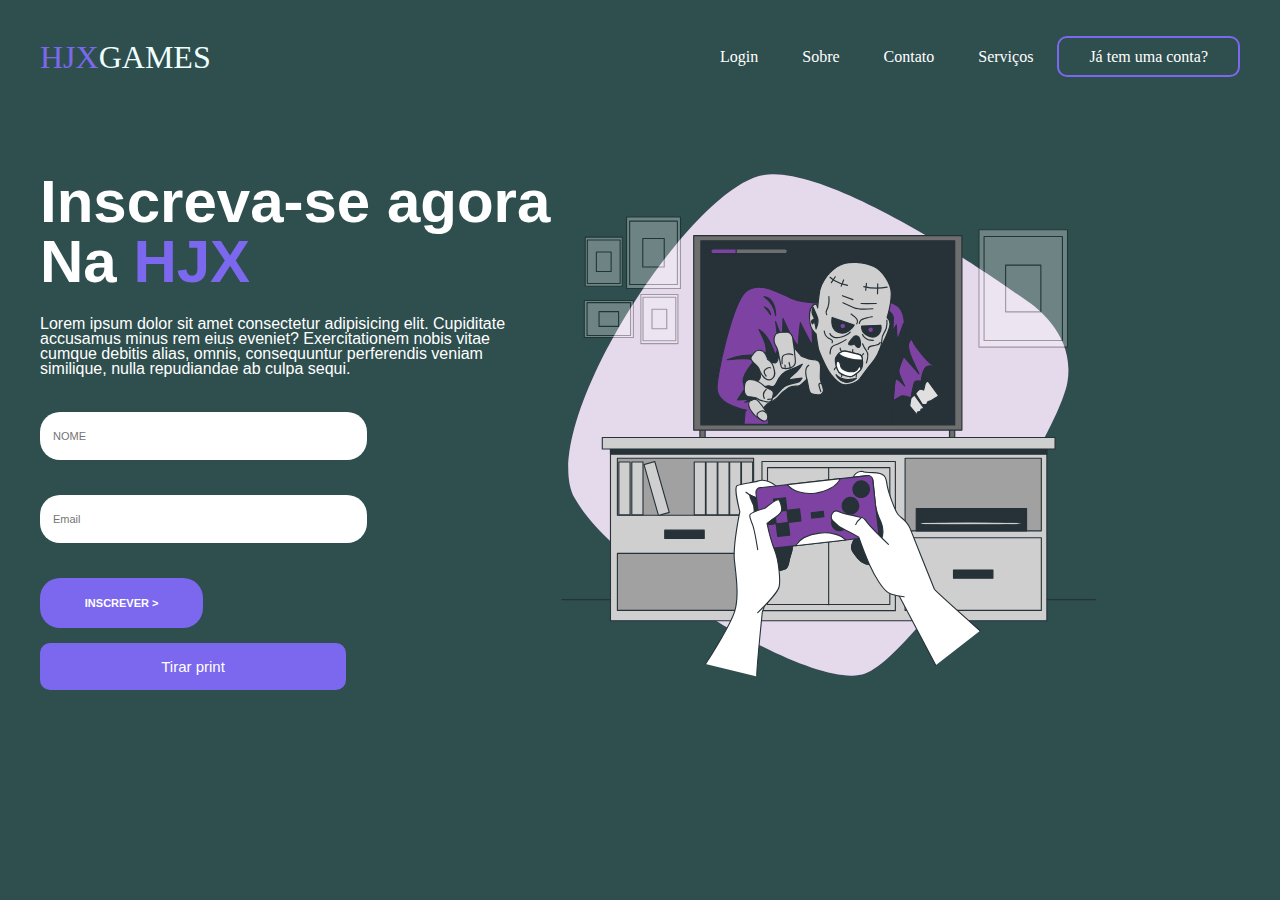
==== Index.html @ bca57c2f "Add files via upload" ====
<!DOCTYPE html>
<html>

    <head>
     <meta charset="utf-8">
      <link rel="stylesheet" href="estilo.css">
      <link rel="stylesheet" href="responsive.css">
      <link rel="login"  href="login.html">
      <title>HJXGAMES</title>
       
    </head>
      
    <body>
      <header>
        <div id="cabeçalho">
          <h1 class="logoname">HJX<SCAN id="logo">GAMES</SCAN></h1>
        </div>

        <ul>
          <a href="login.html"><li>Login</li></a>
          <a href="#"><li>Sobre</li></a>
          <a href="#"><li>Contato</li></a>
          <a href="#"><li>Serviços</li></a>
          <a href="#" id="inscreva-se"><li>Já tem uma conta?</li></a>
        </ul>
      

      </header>
     
      <MAIn>

        <aside>
          <h2>Inscreva-se agora</h2>
          <h2>Na <span class="logoname">HJX</span></h2>

          <p>Lorem ipsum dolor sit amet consectetur adipisicing elit. Cupiditate accusamus minus rem eius eveniet? Exercitationem nobis vitae cumque debitis alias, omnis, consequuntur perferendis veniam similique, nulla repudiandae ab culpa sequi.</p>
        
          <form >
            <input type="text" placeholder="NOME" required>
            <input type="email" placeholder="Email" required>
            <input type="submit" value="INSCREVER >">
          </form>
          <button onclick="window.print()">Tirar print</button>
        </aside>

        <article>
          <img src="horror-video-game-animate.svg" width="555px"  alt="video game">
          
        </article>
      </MAIn>

 
    </body>


</html>
---- estilo.css ----
body{
    background-color: darkslategrey;
    color: white;
    font-family: 'Times New Roman', Times, serif;
    max-width: 1200px;
    margin: 0 auto;
    padding: 12px;
}

header{
    display: flex;
    flex-direction: row;
    justify-content: space-between;
    align-items: center;

}

.logoname{
   color: mediumslateblue;
}
#logo{
    color: azure;
}
#cabeçalho{
    flex-direction: column;
    line-height: 10px;
}
li{
    display: inline-block;
    margin: 20px;
}
h1{
    font-weight: 200;
}
main{
    display: flex;
    flex-direction: row;
    margin-top: 45px;
}

h2{
    font-size: 60px;
    line-height: 10px;
    font-family: 'Trebuchet MS', 'Lucida Sans Unicode', 'Lucida Grande', 'Lucida Sans', Arial, sans-serif;
    font-weight: bolder;
}

p{
    line-height: 15px;
    max-width: 500px;
    font-family: 'Gill Sans', 'Gill Sans MT', Calibri, 'Trebuchet MS', sans-serif;
}
a{
    color: white;
    
}

a:hover{
   color: mediumslateblue;
   
   transition: 0.3s all;

}
#inscreva-se{
    border: 2px solid mediumslateblue;
    border-radius: 10px;
    padding: 10px;
}

#inscreva-se:hover{
    background-color: mediumslateblue;
    color: white;
    transition: 0.3ms all;
}

form{
    display: flex;
    flex-direction: column;
    width: 64%;
}

input{
    margin-top: 20px;
    margin-bottom: 15px;
    height: 22px;
    padding: 13px;
    border-radius: 20px;
    border: none;
    font-size: 11px;
}
form [type="submit"]{
    background-color: mediumslateblue;
    height: 50px;
    width: 50%;
    color: white;
    font-weight: bold;
}
form [type="submit"]:hover{
    cursor: pointer;
}
button{
    background-color: mediumslateblue;
    color: white;
    font-size: 10px;
    border-radius: 10px;
    border: none;
    font-size: 15px;
    width: 60%;
    padding: 15px;
    
}
button:hover{
    
    transition: 1s;
    cursor: pointer;
    letter-spacing: 5px;
}
---- responsive.css ----
@media screen and(max-width:760px){

    header{
        flex-direction: column;
    }

    main{
        flex-direction: column;
    }

    h2{
        font-size: 34px;
    }

    form{
        margin: 0 auto;
    }

    input{
        align-self: center ;
    
    }

    img{
        margin-top: 40px;
        width: 320px;
    }
}
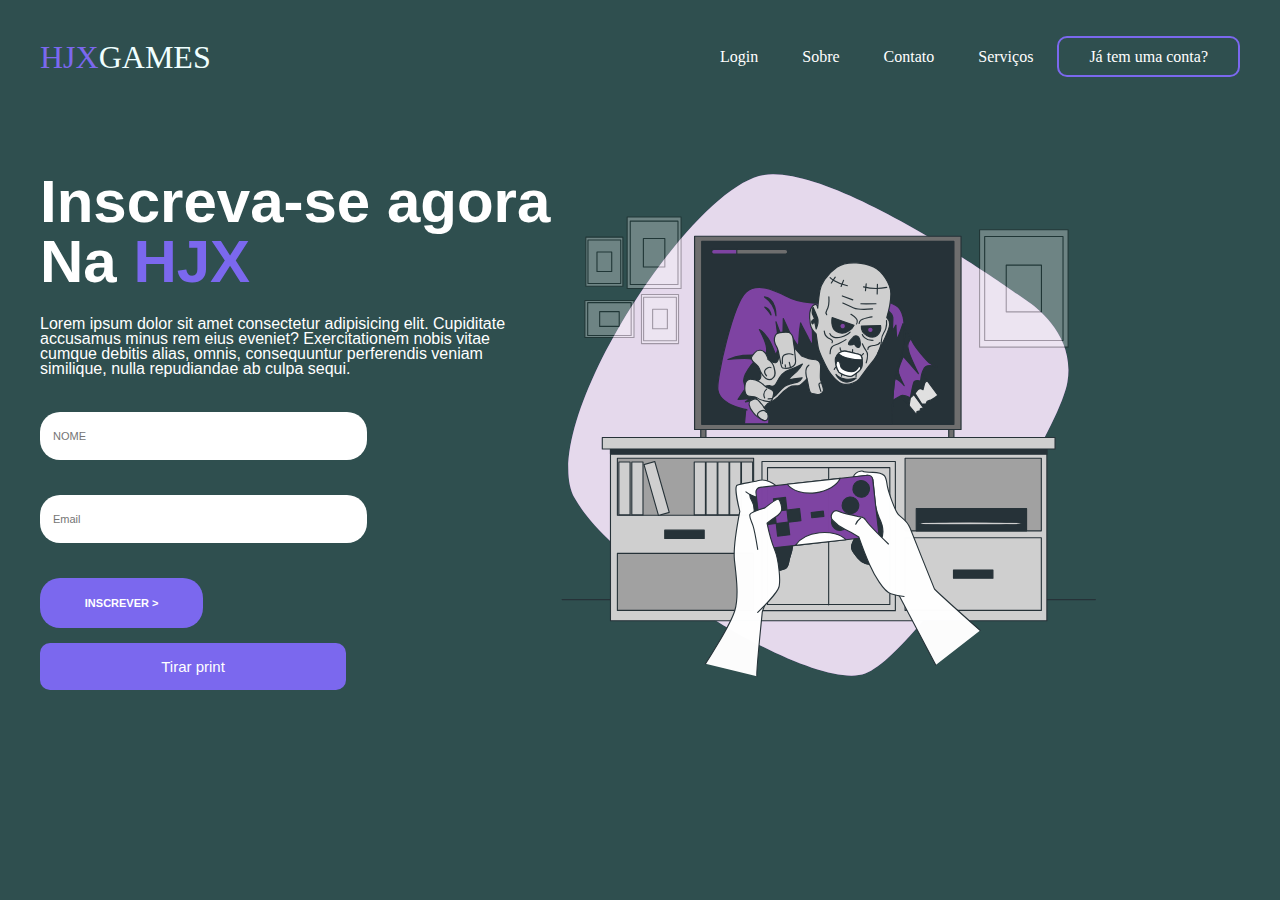
==== commit c9b91e8f: "Add files via upload" ====
--- a/Index.html
+++ b/Index.html
@@ -21,7 +21,7 @@
           <a href="#"><li>Sobre</li></a>
           <a href="#"><li>Contato</li></a>
           <a href="#"><li>Serviços</li></a>
-          <a href="#" id="inscreva-se"><li>Já tem uma conta?</li></a>
+          <a href="Cadastro.html" id="inscreva-se"><li>Já tem uma conta?</li></a>
         </ul>
       
 
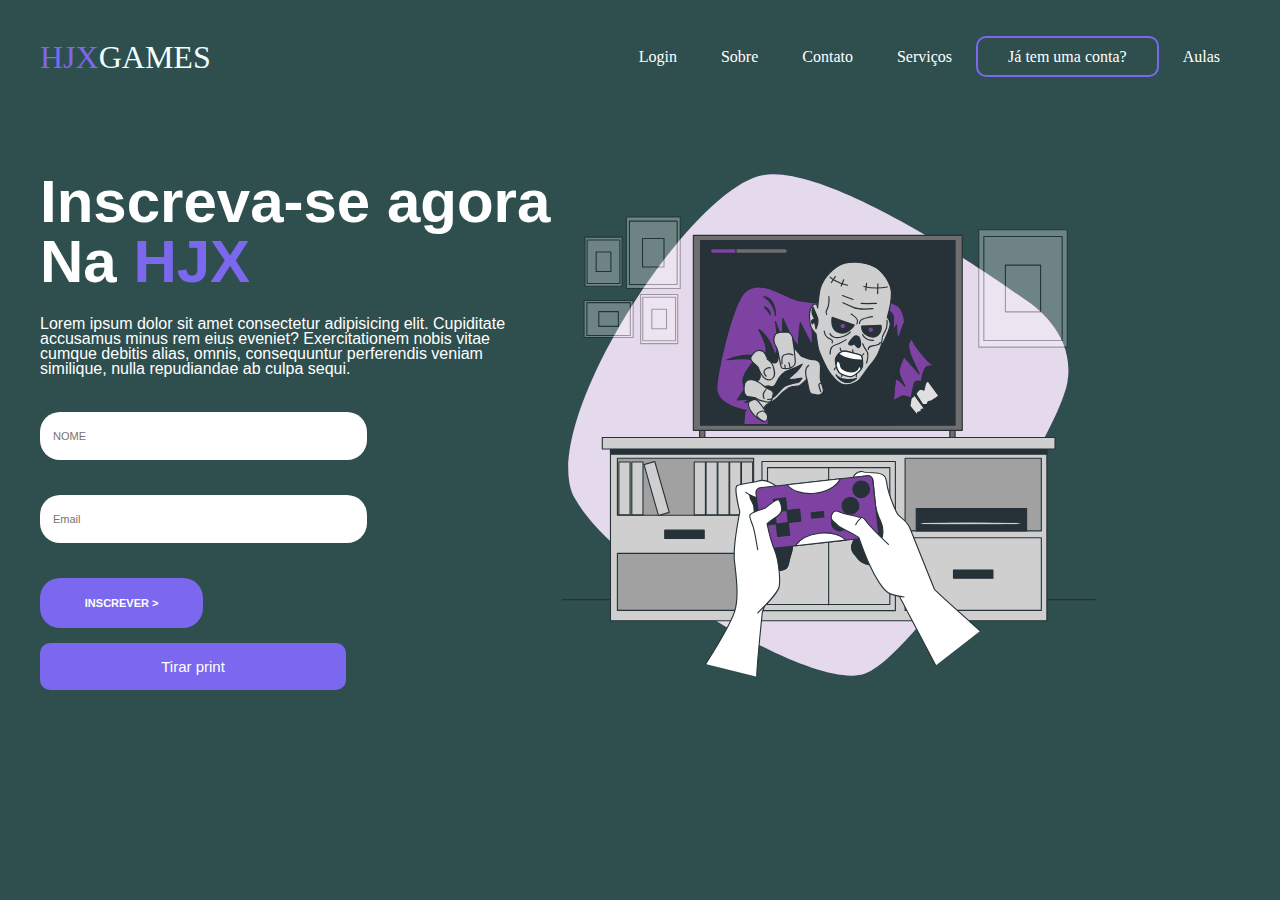
==== commit 7918f680: "Add files via upload" ====
--- a/Index.html
+++ b/Index.html
@@ -22,6 +22,7 @@
           <a href="#"><li>Contato</li></a>
           <a href="#"><li>Serviços</li></a>
           <a href="Cadastro.html" id="inscreva-se"><li>Já tem uma conta?</li></a>
+          <a href="#"><li>Aulas</li></a>
         </ul>
       
 
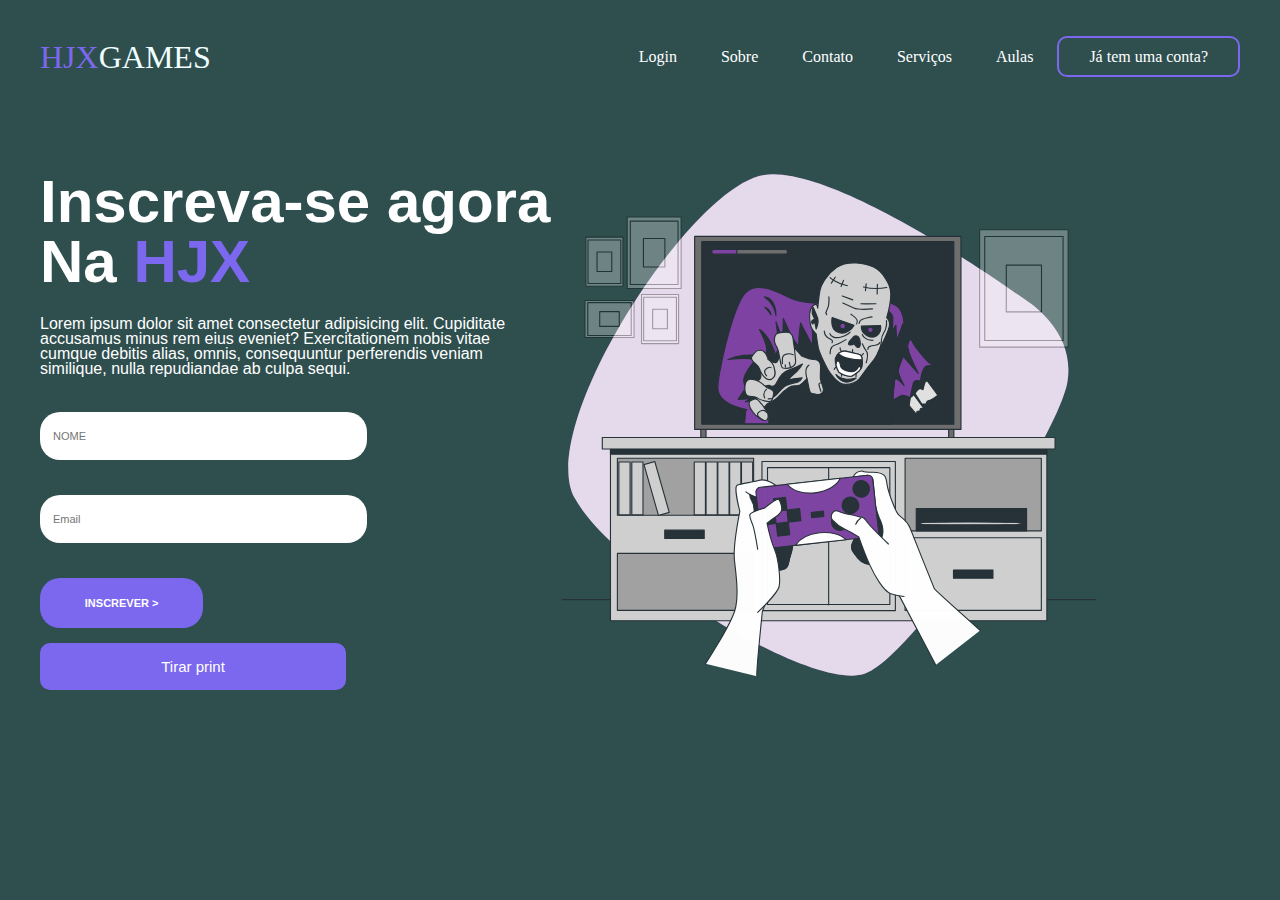
==== commit f814e2e8: "Add files via upload" ====
--- a/Index.html
+++ b/Index.html
@@ -21,8 +21,9 @@
           <a href="#"><li>Sobre</li></a>
           <a href="#"><li>Contato</li></a>
           <a href="#"><li>Serviços</li></a>
+          <a href="#"><li>Aulas</li></a>
           <a href="Cadastro.html" id="inscreva-se"><li>Já tem uma conta?</li></a>
-          <a href="#"><li>Aulas</li></a>
+          
         </ul>
       
 
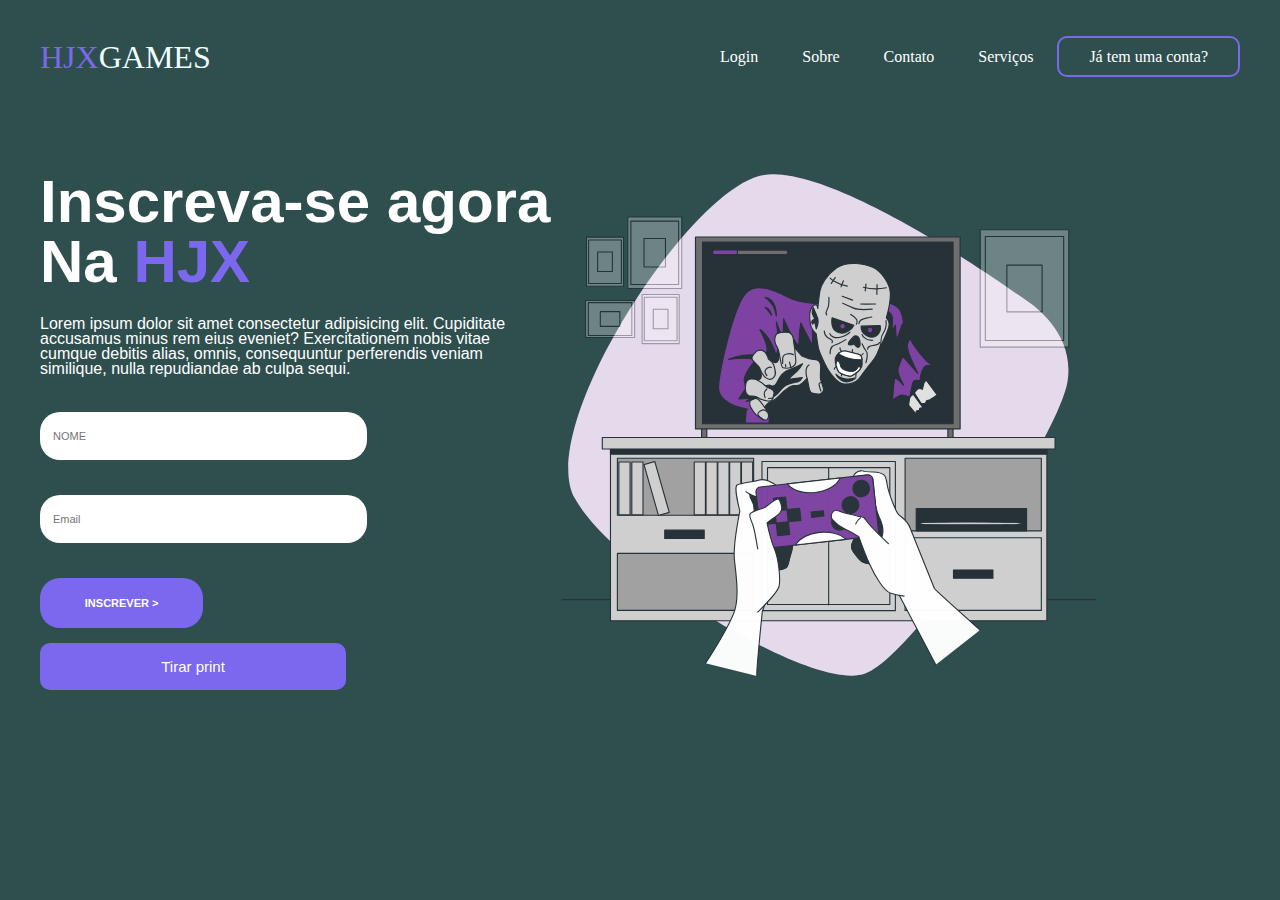
==== commit 8994da19: "Add files via upload" ====
--- a/Index.html
+++ b/Index.html
@@ -21,7 +21,7 @@
           <a href="#"><li>Sobre</li></a>
           <a href="#"><li>Contato</li></a>
           <a href="#"><li>Serviços</li></a>
-          <a href="#"><li>Aulas</li></a>
+          
           <a href="Cadastro.html" id="inscreva-se"><li>Já tem uma conta?</li></a>
           
         </ul>
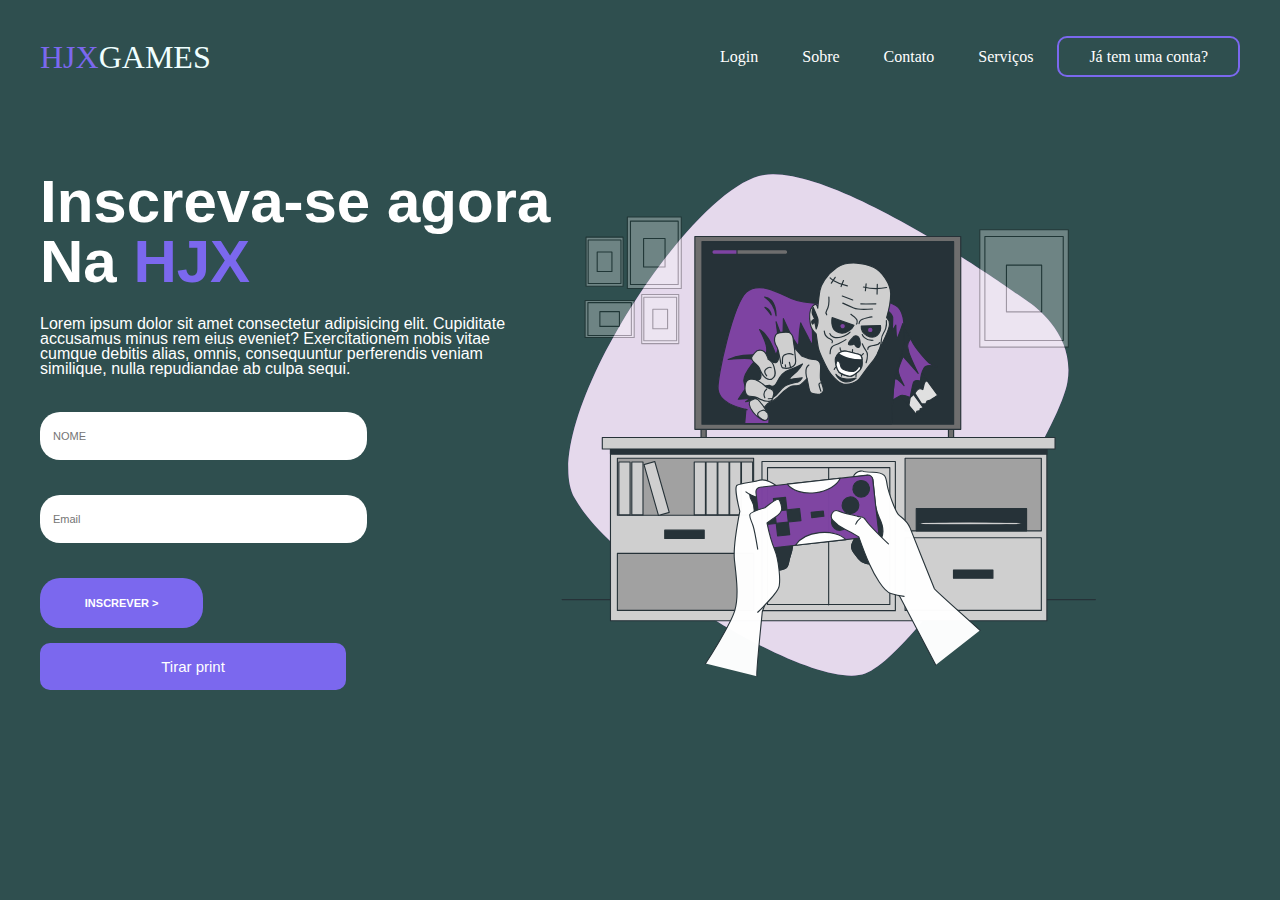
==== commit 8cafa734: "Add files via upload" ====
--- a/Index.html
+++ b/Index.html
@@ -18,7 +18,7 @@
 
         <ul>
           <a href="login.html"><li>Login</li></a>
-          <a href="#"><li>Sobre</li></a>
+          <a href="sobre.html"><li>Sobre</li></a>
           <a href="#"><li>Contato</li></a>
           <a href="#"><li>Serviços</li></a>
           
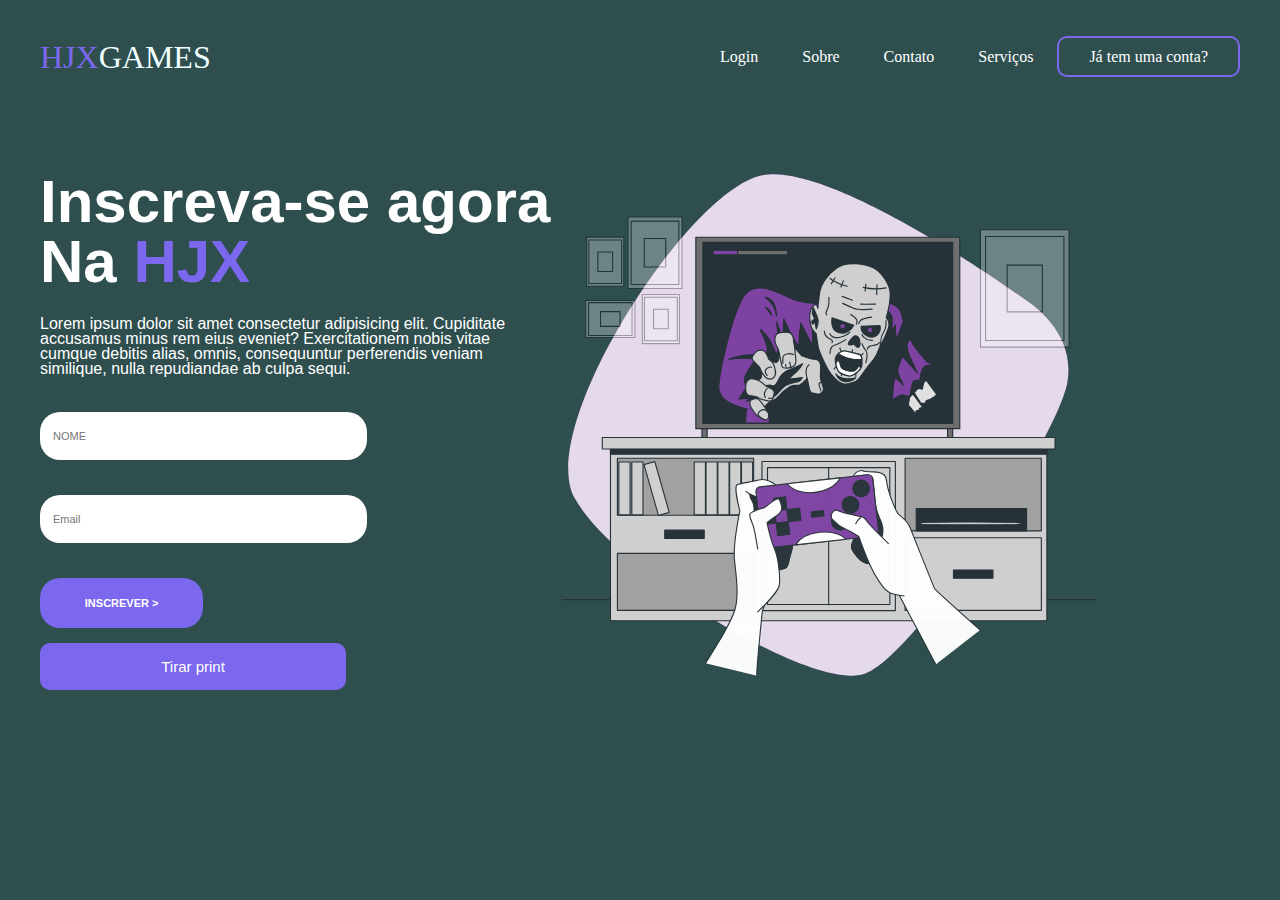
==== commit 12d47900: "Add files via upload" ====
--- a/Index.html
+++ b/Index.html
@@ -19,7 +19,7 @@
         <ul>
           <a href="login.html"><li>Login</li></a>
           <a href="sobre.html"><li>Sobre</li></a>
-          <a href="#"><li>Contato</li></a>
+          <a href="contato.html"><li>Contato</li></a>
           <a href="#"><li>Serviços</li></a>
           
           <a href="Cadastro.html" id="inscreva-se"><li>Já tem uma conta?</li></a>
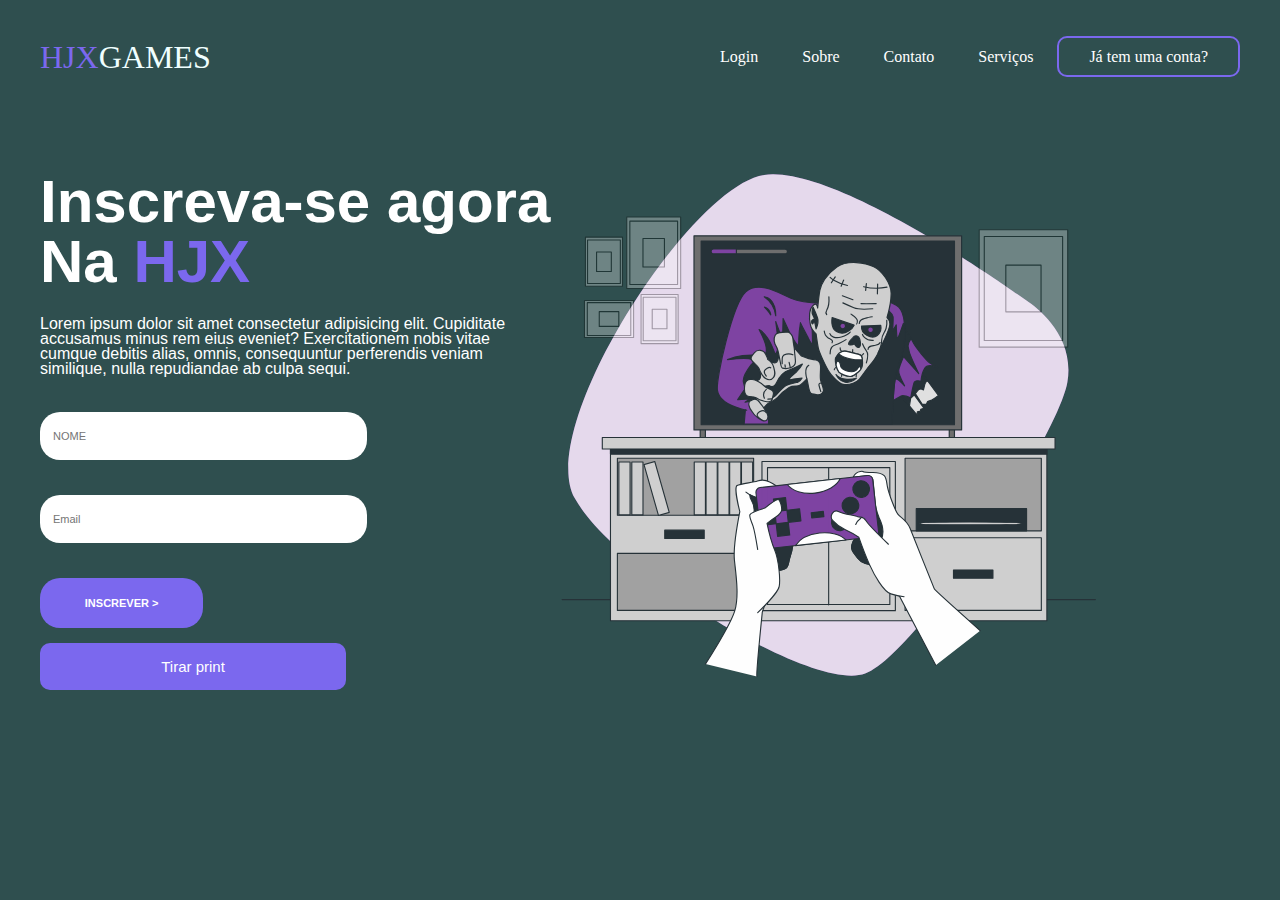
==== commit 22019ff8: "Add files via upload" ====
--- a/Index.html
+++ b/Index.html
@@ -20,7 +20,7 @@
           <a href="login.html"><li>Login</li></a>
           <a href="sobre.html"><li>Sobre</li></a>
           <a href="contato.html"><li>Contato</li></a>
-          <a href="#"><li>Serviços</li></a>
+          <a href="serviço.html"><li>Serviços</li></a>
           
           <a href="Cadastro.html" id="inscreva-se"><li>Já tem uma conta?</li></a>
           
